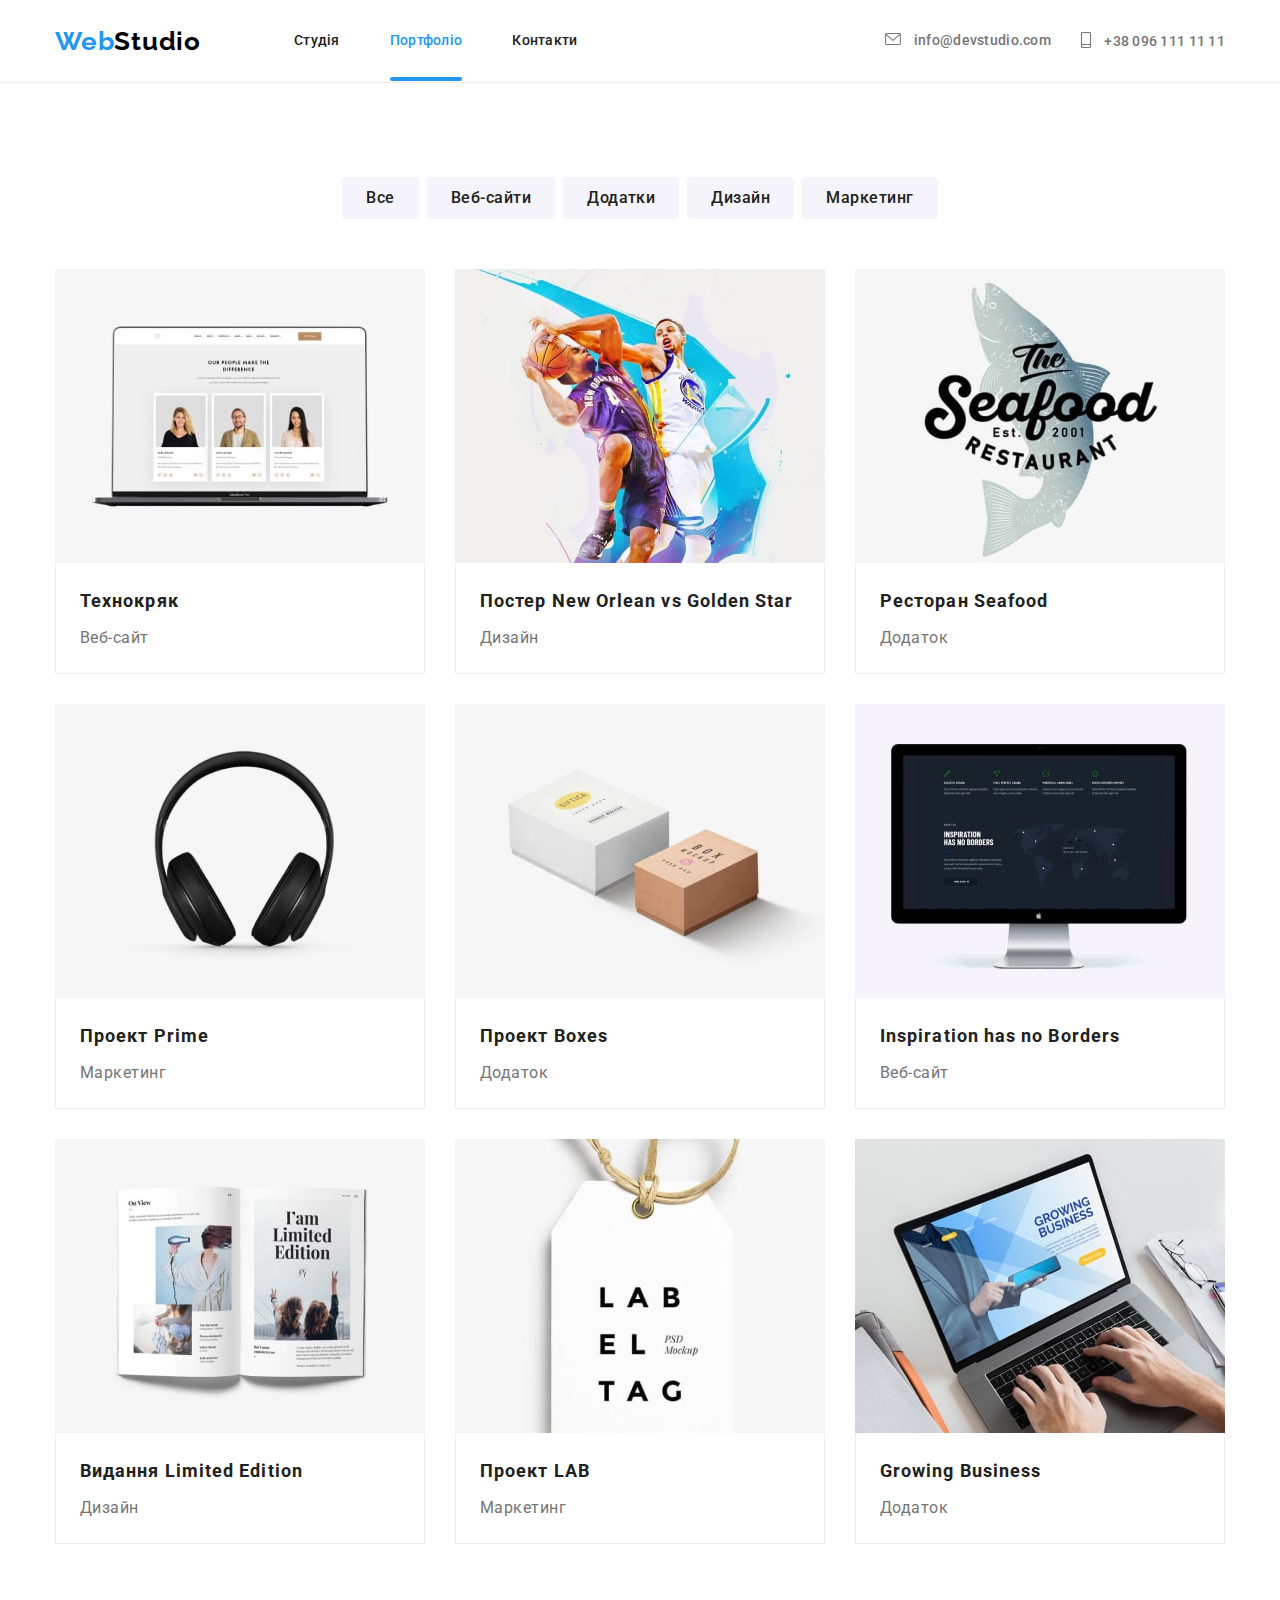
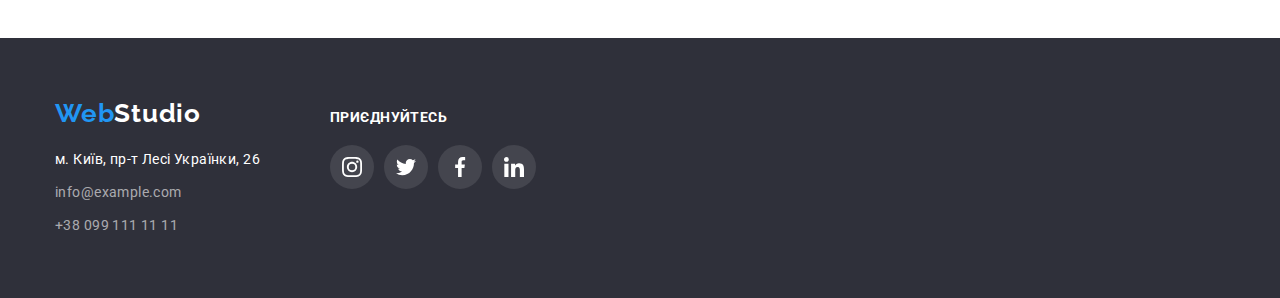
==== portfolio.html @ eb7eb335 "перенесла 5 дз" ====
<!DOCTYPE html>
<html lang="uk">
	<head>
		<meta charset="UTF-8" />
		<meta http-equiv="X-UA-Compatible" content="IE=edge" />
		<meta name="viewport" content="width=device-width, initial-scale=1.0" />
		<title>Портфоліо</title>
		<link rel="preconnect" href="https://fonts.googleapis.com" />
		<link rel="preconnect" href="https://fonts.gstatic.com" crossorigin />
		<link
			href="https://fonts.googleapis.com/css2?family=Raleway:wght@700&family=Roboto:wght@400;500;700;900&display=swap"
			rel="stylesheet"
		/>
		<link
			rel="stylesheet"
			href="https://cdnjs.cloudflare.com/ajax/libs/modern-normalize/1.1.0/modern-normalize.min.css"
		/>
		<link rel="stylesheet" href="./css/style.css" />
	</head>

	<body>
		<header class="header">
			<div class="container">
				<nav class="header-nav">
					<a href="./index.html" class="logo"
						><span class="logo-prefix">Web</span><span class="logo-suffix-header">Studio</span></a
					>

					<ul class="header-list">
						<li class="header-item">
							<a href="./index.html" class="header-link">Студія</a>
						</li>
						<li class="header-item">
							<a href="./portfolio.html" class="header-link active">Портфоліо</a>
						</li>
						<li class="header-item">
							<a href="" class="header-link">Контакти</a>
						</li>
					</ul>
				</nav>

				<ul class="header-list-contacts">
					<li class="header-item-contacts">
						<a href="mailto:info@devstudio.com" class="header-mail">
							<svg class="header-icon" width="16" height="12">
								<use href="./images/icons.svg#icon-envelope"></use>
							</svg>
							info@devstudio.com
						</a>
					</li>
					<li class="header-item-contacts">
						<a href="tel:+380961111111" class="header-tel">
							<svg class="header-icon icon-tel" width="10" height="16">
								<use href="./images/icons.svg#icon-smartphone"></use>
							</svg>
							+38 096 111 11 11</a
						>
					</li>
				</ul>
			</div>
		</header>

		<main>
			<section class="portfolio section">
				<div class="container">
					<h1 class="visually-hidden">Зразки проектів</h1>
					<ul class="portfolio-list-button">
						<li><button type="button" class="portfolio-btn">Все</button></li>
						<li><button type="button" class="portfolio-btn">Веб-сайти</button></li>
						<li><button type="button" class="portfolio-btn">Додатки</button></li>
						<li><button type="button" class="portfolio-btn">Дизайн</button></li>
						<li><button type="button" class="portfolio-btn">Маркетинг</button></li>
					</ul>
					<ul class="portfolio-list-img">
						<li class="portfolio-item">
							<a href="./portfolio.html" class="portfolio-link">
								<div class="portfolio-top-wrap">
									<img src="./images/port1.jpg" alt="" width="370" height="294" />
									<p class="portfolio-top-text"
										>Ресурс пропонує комплексні пропозиції з різним рівнем функціоналу та сервісів. Все це дозволить
										відвідувачу отримати вичерпні відомості про компанію чи приватну особу.</p
									>
								</div>
								<div class="portfolio-title-info">
									<h2 class="portfolio-title">Технокряк</h2>
									<p class="portfolio-info">Веб-сайт</p>
								</div>
							</a>
						</li>
						<li class="portfolio-item">
							<a href="./portfolio.html" class="portfolio-link">
								<div class="portfolio-top-wrap">
									<img src="./images/port2.jpg" alt="" width="370" height="294" />
									<p class="portfolio-top-text"
										>Ресурс пропонує комплексні пропозиції з різним рівнем функціоналу та сервісів. Все це дозволить
										відвідувачу отримати вичерпні відомості про компанію чи приватну особу.</p
									>
								</div>
								<div class="portfolio-title-info">
									<h2 class="portfolio-title">Постер New Orlean vs Golden Star</h2>
									<p class="portfolio-info">Дизайн</p>
								</div>
							</a>
						</li>
						<li class="portfolio-item">
							<a href="./portfolio.html" class="portfolio-link">
								<div class="portfolio-top-wrap">
									<img src="./images/port3.jpg" alt="" width="370" height="294" />
									<p class="portfolio-top-text"
										>Ресурс пропонує комплексні пропозиції з різним рівнем функціоналу та сервісів. Все це дозволить
										відвідувачу отримати вичерпні відомості про компанію чи приватну особу.</p
									>
								</div>
								<div class="portfolio-title-info">
									<h2 class="portfolio-title">Ресторан Seafood</h2>
									<p class="portfolio-info">Додаток</p>
								</div>
							</a>
						</li>
						<li class="portfolio-item">
							<a href="./portfolio.html" class="portfolio-link">
								<div class="portfolio-top-wrap">
									<img src="./images/port4.jpg" alt="" width="370" height="294" />
									<p class="portfolio-top-text"
										>Ресурс пропонує комплексні пропозиції з різним рівнем функціоналу та сервісів. Все це дозволить
										відвідувачу отримати вичерпні відомості про компанію чи приватну особу.</p
									>
								</div>
								<div class="portfolio-title-info">
									<h2 class="portfolio-title">Проект Prime</h2>
									<p class="portfolio-info">Маркетинг</p>
								</div>
							</a>
						</li>
						<li class="portfolio-item">
							<a href="./portfolio.html" class="portfolio-link">
								<div class="portfolio-top-wrap">
									<img src="./images/port5.jpg" alt="" width="370" height="294" />
									<p class="portfolio-top-text"
										>Ресурс пропонує комплексні пропозиції з різним рівнем функціоналу та сервісів. Все це дозволить
										відвідувачу отримати вичерпні відомості про компанію чи приватну особу.</p
									>
								</div>
								<div class="portfolio-title-info">
									<h2 class="portfolio-title">Проект Boxes</h2>
									<p class="portfolio-info">Додаток</p>
								</div>
							</a>
						</li>
						<li class="portfolio-item">
							<a href="./portfolio.html" class="portfolio-link">
								<div class="portfolio-top-wrap">
									<img src="./images/port6.jpg" alt="" width="370" height="294" />
									<p class="portfolio-top-text"
										>Ресурс пропонує комплексні пропозиції з різним рівнем функціоналу та сервісів. Все це дозволить
										відвідувачу отримати вичерпні відомості про компанію чи приватну особу.</p
									>
								</div>
								<div class="portfolio-title-info">
									<h2 class="portfolio-title">Inspiration has no Borders</h2>
									<p class="portfolio-info">Веб-сайт</p>
								</div>
							</a>
						</li>
						<li class="portfolio-item">
							<a href="./portfolio.html" class="portfolio-link">
								<div class="portfolio-top-wrap">
									<img src="./images/port7.jpg" alt="" width="370" height="294" />
									<p class="portfolio-top-text"
										>Ресурс пропонує комплексні пропозиції з різним рівнем функціоналу та сервісів. Все це дозволить
										відвідувачу отримати вичерпні відомості про компанію чи приватну особу.</p
									>
								</div>
								<div class="portfolio-title-info">
									<h2 class="portfolio-title">Видання Limited Edition</h2>
									<p class="portfolio-info">Дизайн</p>
								</div>
							</a>
						</li>
						<li class="portfolio-item">
							<a href="./portfolio.html" class="portfolio-link">
								<div class="portfolio-top-wrap">
									<img src="./images/port8.jpg" alt="" width="370" height="294" />
									<p class="portfolio-top-text"
										>Ресурс пропонує комплексні пропозиції з різним рівнем функціоналу та сервісів. Все це дозволить
										відвідувачу отримати вичерпні відомості про компанію чи приватну особу.</p
									>
								</div>
								<div class="portfolio-title-info">
									<h2 class="portfolio-title">Проект LAB</h2>
									<p class="portfolio-info">Маркетинг</p>
								</div>
							</a>
						</li>
						<li class="portfolio-item">
							<a href="./portfolio.html" class="portfolio-link">
								<div class="portfolio-top-wrap">
									<img src="./images/port9.jpg" alt="" width="370" height="294" />
									<p class="portfolio-top-text"
										>Ресурс пропонує комплексні пропозиції з різним рівнем функціоналу та сервісів. Все це дозволить
										відвідувачу отримати вичерпні відомості про компанію чи приватну особу.</p
									>
								</div>
								<div class="portfolio-title-info">
									<h2 class="portfolio-title">Growing Business</h2>
									<p class="portfolio-info">Додаток</p>
								</div>
							</a>
						</li>
					</ul>
				</div>
			</section>
		</main>

		<footer class="footer">
			<div class="container footer-info">
				<div>
					<a href="./index.html" class="logo"
						><span class="logo-prefix">Web</span><span class="logo-suffix-footer">Studio</span></a
					>
					<address class="footer-address">
						<ul>
							<li class="footer-address-item"><p class="footer-item">м. Київ, пр-т Лесі Українки, 26</p></li>
							<li class="footer-address-item"
								><a href="mailto:info@example.com" class="footer-mail">info@example.com</a></li
							>
							<li class="footer-address-item"><a href="tel:+380991111111" class="footer-tel">+38 099 111 11 11</a></li>
						</ul>
					</address>
				</div>
				<div class="social">
					<p class="footer-social-text">приєднуйтесь</p>
					<ul class="footer-social-list">
						<li>
							<a href="" class="footer-social-link">
								<svg class="" width="20" heigth="20">
									<use href="./images/icons.svg#icon-instagramf"></use>
								</svg>
							</a>
						</li>
						<li>
							<a href="" class="footer-social-link">
								<svg class="" width="20" heigth="20">
									<use href="./images/icons.svg#icon-twitterf"></use>
								</svg>
							</a>
						</li>
						<li>
							<a href="" class="footer-social-link">
								<svg class="" width="20" heigth="20">
									<use href="./images/icons.svg#icon-facebookf"></use>
								</svg>
							</a>
						</li>
						<li>
							<a href="" class="footer-social-link">
								<svg class="" width="20" heigth="20">
									<use href="./images/icons.svg#icon-linkedinf"></use>
								</svg>
							</a>
						</li>
					</ul>
				</div>
			</div>
		</footer>
	</body>
</html>
---- css/style.css ----
:root {
	--primary-text-color: #757575;
	--title-text-color: #212121;
	--accent-color: #2196f3;
	--primary-white-color: #ffffff;
	--logo-black-color: #000000;
	--second-btn-color: #188ce8;
	--first-bgcolor: #ffffff;
	--second-bgcolor: #2f303a;
	--fourth-bgcolor: #f5f4fa;
	--footer-mail-tel-color: rgba(255, 255, 255, 0.6);

	--transition-function: 250ms cubic-bezier(0.4, 0, 0.2, 1);
}

body {
	font-family: "Roboto", sans-serif;
	font-style: normal;
	color: var(--primary-text-color);
}

h2,
h3 {
	color: var(--title-text-color);
}

h1,
h2,
h3,
p {
	margin: 0;
}

ul {
	list-style: none;
	margin: 0;
	padding-left: 0;
}

a {
	text-decoration: none;
}

img {
	display: block;
	max-width: 100%;
	height: auto;
}

.container {
	width: 100%;
	max-width: 1200px;
	padding-left: 15px;
	padding-right: 15px;
	margin: 0 auto;
	/* outline: 2px solid tomato; */
}

.visually-hidden {
	position: absolute;
	white-space: nowrap;
	width: 1px;
	height: 1px;
	overflow: hidden;
	border: 0;
	padding: 0;
	clip: rect(0 0 0 0);
	clip-path: inset(50%);
	margin: -1px;
}

/* Logo header and footer */

.logo {
	font-family: "Raleway";
	font-weight: 700;
	font-size: 26px;
	line-height: 1.19;
	letter-spacing: 0.03em;
}

.logo-prefix {
	color: var(--accent-color);
}

.logo-suffix-header {
	color: var(--logo-black-color);
}

.logo-suffix-footer {
	color: var(--primary-white-color);
}

/* Header */

.header {
	background-color: var(--first-bgcolor);
	border-bottom: 1px solid #ececec;
}

.header > .container {
	display: flex;
	align-items: center;
}

.header-nav {
	display: flex;
	align-items: center;
}

.header-list {
	display: flex;
	margin-left: 93px;
}

.header-link {
	font-weight: 500;
	font-size: 14px;
	line-height: 1.14;
	letter-spacing: 0.02em;

	color: var(--title-text-color);

	display: inline-block;
	padding-top: 32px;
	padding-bottom: 32px;

	transition: color var(--transition-function);
}

.header-link.active {
	color: var(--accent-color);
}

.header-link:hover,
.header-link:focus {
	color: var(--accent-color);
}

.header-item:not(:last-child) {
	margin-right: 50px;
}
.active {
	position: relative;
}

.active::after {
	position: absolute;
	left: 0;
	bottom: 0;
	content: "";
	width: 100%;
	height: 4px;
	border-radius: 2px;
	background-color: var(--accent-color);
}

.header-list-contacts {
	display: flex;
	margin-left: auto;
	gap: 30px;
	align-items: center;
}

.header-mail,
.header-tel {
	font-family: "Roboto";
	font-style: normal;
	font-weight: 500;
	font-size: 14px;
	line-height: 1.14;
	letter-spacing: 0.02em;

	color: var(--primary-text-color);

	display: inline-block;
	padding-top: 32px;
	padding-bottom: 32px;

	transition: color var(--transition-function);
}

.header-icon {
	margin-right: 10px;
	fill: currentColor;
}

.icon-tel {
	vertical-align: -2px;
}

.header-mail:hover,
.header-mail:focus,
.header-tel:hover,
.header-tel:focus {
	color: var(--accent-color);
}

/* Footer */

.footer {
	background-color: var(--second-bgcolor);
	padding-top: 60px;
	padding-bottom: 60px;
}

.footer-address {
	font-style: normal;
	margin-top: 20px;
}

.footer-address-item:not(:last-child) {
	margin-bottom: 9px;
}

.footer-item {
	font-size: 14px;
	line-height: 1.71;
	letter-spacing: 0.03em;

	color: var(--primary-white-color);
}

.footer-mail,
.footer-tel {
	font-size: 14px;
	line-height: 1.71;
	letter-spacing: 0.03em;

	color: var(--footer-mail-tel-color);
	/* color: rgba(255, 255, 255, 0.6); */
}

.footer-mail:hover,
.footer-mail:focus,
.footer-tel:hover,
.footer-tel:focus {
	color: var(--accent-color);
}

.footer-info {
	display: flex;
	align-items: baseline;
}

.social {
	margin-left: 70px;
}

.footer-social-text {
	font-weight: 700;
	font-size: 14px;
	line-height: 1.14;
	letter-spacing: 0.03em;
	text-transform: uppercase;

	color: #ffffff;

	display: flex;
	margin-bottom: 20px;
}

.footer-social-list {
	display: flex;
	gap: 10px;
}

.footer-social-link {
	width: 44px;
	height: 44px;
	border-radius: 50%;
	background-color: #44454e;

	display: flex;
	align-items: center;
	justify-content: center;

	fill: #ffffff;

	transition: background-color var(--transition-function);
}

.footer-social-link:hover,
.footer-social-link:focus {
	background-color: var(--accent-color);
}

/* Main page Studio */
/* Section Hero */

.hero {
	background-color: var(--second-bgcolor);
	text-align: center;
	padding-top: 200px;
	padding-bottom: 200px;

	max-width: 1600px;
	margin: 0 auto;

	background-image: linear-gradient(rgba(47, 48, 58, 0.4), rgba(47, 48, 58, 0.4)), url(../images/herofon.jpg);
	background-repeat: no-repeat;
	background-position: center;
	background-size: cover;
}

.hero-title {
	font-weight: 900;
	font-size: 44px;
	line-height: 1.36;

	letter-spacing: 0.06em;
	text-transform: uppercase;

	color: var(--primary-white-color);

	max-width: 696px;
	margin-bottom: 30px;
	margin-left: auto;
	margin-right: auto;
}

.hero-btn {
	background: var(--accent-color);
	font-family: inherit;
	font-weight: 700;
	font-size: 16px;
	line-height: 1.88;

	letter-spacing: 0.06em;

	color: var(--primary-white-color);
	box-shadow: 0px 4px 4px rgba(0, 0, 0, 0.15);
	border-radius: 4px;
	border: none;

	cursor: pointer;

	display: block;
	margin: 0 auto;

	min-width: 200px;
	height: 50px;

	transition: background var(--transition-function);
}

.hero-btn:hover,
.hero-btn:focus {
	background: var(--second-btn-color);
}

/* Section Features */

.section {
	padding-top: 94px;
	padding-bottom: 94px;
}

.features {
	background-color: var(--first-bgcolor);
}

.features-list {
	display: flex;
	column-gap: 30px;
}

.features-item {
	font-size: 14px;
	line-height: 1.71;
	letter-spacing: 0.03em;

	max-width: 270px;
}

.features-icon {
	width: 270px;
	height: 120px;
	background-color: var(--fourth-bgcolor);

	margin-bottom: 30px;

	display: flex;
	align-items: center;
	justify-content: center;

	border-radius: 4px;
}

.features-title {
	font-weight: 700;
	font-size: 14px;
	line-height: 1.14;

	letter-spacing: 0.03em;
	text-transform: uppercase;

	margin-bottom: 10px;

	/* color: #212121; */
}

/* Section About */

.about {
	background-color: var(--first-bgcolor);
	padding-top: 0;
}

.about-title {
	font-weight: 700;
	font-size: 36px;
	line-height: 1.17;
	text-align: center;
	letter-spacing: 0.03em;

	margin-bottom: 50px;
}

.about-list {
	display: flex;
	gap: 30px;
}

.about-item {
	position: relative;
}

.about-top-text {
	font-weight: 700;
	font-size: 14px;
	line-height: 1.14;
	text-align: center;
	letter-spacing: 0.03em;
	text-transform: uppercase;

	color: var(--primary-white-color);
	background-color: rgba(47, 48, 58, 0.8);

	position: absolute;
	bottom: 0;
	left: 0;
	width: 100%;
	min-height: 70px;
	display: flex;
	align-items: center;
	justify-content: center;
}
/* Section Team */

.team {
	background-color: var(--fourth-bgcolor);
}

.team-list {
	display: flex;
	gap: 30px;
}

.team-item {
	background-color: var(--primary-white-color);
	width: calc((100%-90px) / 4);
	box-shadow: 0px 1px 3px rgba(0, 0, 0, 0.12), 0px 1px 1px rgba(0, 0, 0, 0.14), 0px 2px 1px rgba(0, 0, 0, 0.2);
	border-radius: 0px 0px 4px 4px;
}

.team-main-title {
	font-weight: 700;
	font-size: 36px;
	line-height: 1.17;
	text-align: center;
	letter-spacing: 0.03em;

	margin-bottom: 50px;
}

.team-title {
	font-weight: 500;
	font-size: 16px;
	line-height: 1.19;

	text-align: center;
	letter-spacing: 0.03em;

	margin-top: 30px;
	margin-bottom: 10px;
}

.team-info {
	font-size: 16px;
	line-height: 1.19;

	text-align: center;
	letter-spacing: 0.03em;
}
.team-list-icon {
	display: flex;
	justify-content: center;
	gap: 10px;
	margin: 16px 32px 30px 32px;
}
.team-link-icon {
	width: 44px;
	height: 44px;
	border-radius: 50%;

	display: flex;
	align-items: center;
	justify-content: center;

	fill: #afb1b8;

	transition: fill var(--transition-function), background-color var(--transition-function);
}

.team-link-icon:hover,
.team-link-icon:focus {
	fill: var(--primary-white-color);
	background-color: var(--accent-color);
}

/* Section Clients */
.clients {
	background-color: var(--first-bgcolor);
}

.clients-title {
	font-weight: 700;
	font-size: 36px;
	line-height: 1.17;
	text-align: center;
	letter-spacing: 0.03em;

	margin-bottom: 50px;
}
.clients-list {
	display: flex;
	justify-content: center;
	gap: 30px;
}

.clients-link {
	width: 170px;
	height: 92px;

	display: flex;
	align-items: center;
	justify-content: center;
	/* padding: 16px 32px; */

	border: 1px solid #afb1b8;
	border-radius: 4px;

	fill: #afb1b8;
	transition: fill var(--transition-function);
}

.clients-link:hover,
.clients-link:focus {
	fill: var(--accent-color);
	border: 1px solid var(--accent-color);
}
/* Backdrop */

.backdrop {
	position: fixed;
	top: 0;
	width: 100%;
	height: 100%;
	background-color: rgba(0, 0, 0, 0.2);

	transition: opacity var(--transition-function), visibility var(--transition-function);
}

.backdrop.is-hidden .modal {
	transform: translate(-50%, -50%) scale(0);
}

.modal {
	width: 528px;
	min-height: 581px;

	background-color: var(--first-bgcolor);
	box-shadow: 0px 1px 3px rgba(0, 0, 0, 0.12), 0px 1px 1px rgba(0, 0, 0, 0.14), 0px 2px 1px rgba(0, 0, 0, 0.2);
	border-radius: 4px;

	position: absolute;
	top: 50%;
	left: 50%;
	transform: translate(-50%, -50%) scale(1);
	transition: transform var(--transition-function);
}

.modal-btn {
	position: absolute;
	top: 8px;
	right: 8px;

	width: 30px;
	height: 30px;
	background-color: var(--first-bgcolor);
	border: 1px solid rgba(0, 0, 0, 0.1);
	border-radius: 50%;

	background-image: url(../images/close.svg);
	background-repeat: no-repeat;
	background-position: center;
}

.is-hidden {
	opacity: 0;
	visibility: hidden;
	pointer-events: none;
}
/* Main page Portfolio */

.portfolio {
	background-color: var(--first-bgcolor);
}

.portfolio-list-button {
	margin-bottom: 50px;

	display: flex;
	justify-content: center;

	gap: 8px;
}
.portfolio-btn {
	background: var(--fourth-bgcolor);

	font-family: "Roboto";
	font-style: inherit;
	font-weight: 500;
	font-size: 16px;
	line-height: 1.62;

	text-align: center;
	letter-spacing: 0.03em;

	color: var(--title-text-color);

	cursor: pointer;
	border-radius: 4px;

	padding: 6px 22px;
	border-color: transparent;

	transition: color var(--transition-function), background-color var(--transition-function),
		box-shadow var(--transition-function);
}

.portfolio-btn:hover,
.portfolio-btn:focus {
	color: var(--primary-white-color);
	background-color: var(--accent-color);
	box-shadow: 0px 3px 1px rgba(0, 0, 0, 0.1), 0px 1px 2px rgba(0, 0, 0, 0.08), 0px 2px 2px rgba(0, 0, 0, 0.12);
}

.portfolio-list-img {
	display: flex;
	flex-wrap: wrap;
	gap: 30px;
}

.portfolio-item {
	background-color: var(--primary-white-color);
	width: calc((100% - 60px) / 3);
	text-align: left;
}

.portfolio-link {
	display: block;
	transition: box-shadow var(--transition-function);
}

.portfolio-link:hover,
.portfolio-link:focus {
	box-shadow: 0px 1px 1px rgba(0, 0, 0, 0.12), 0px 4px 4px rgba(0, 0, 0, 0.06), 1px 4px 6px rgba(0, 0, 0, 0.16);
}

.portfolio-link:hover .portfolio-top-text {
	transform: translateY(0%);
}

.portfolio-top-wrap {
	position: relative;
	overflow: hidden;
}
.portfolio-top-text {
	font-size: 18px;
	line-height: 1.5;
	letter-spacing: 0.03em;

	position: absolute;
	top: 0;
	left: 0;
	right: 0;
	height: 100%;

	color: var(--primary-white-color);
	background-color: rgba(33, 150, 243, 0.9);

	padding: 63px 24px;

	transform: translateY(100%);
	transition: transform var(--transition-function);
	overflow: auto;
}

.portfolio-title {
	font-weight: 700;
	font-size: 18px;
	line-height: 2;

	letter-spacing: 0.06em;

	margin-bottom: 4px;
}
.portfolio-info {
	font-size: 16px;
	line-height: 1.87;

	letter-spacing: 0.03em;

	color: var(--primary-text-color);
}

.portfolio-title-info {
	padding: 20px 24px;
	border: 1px solid #eee;
	border-top: 0;
}
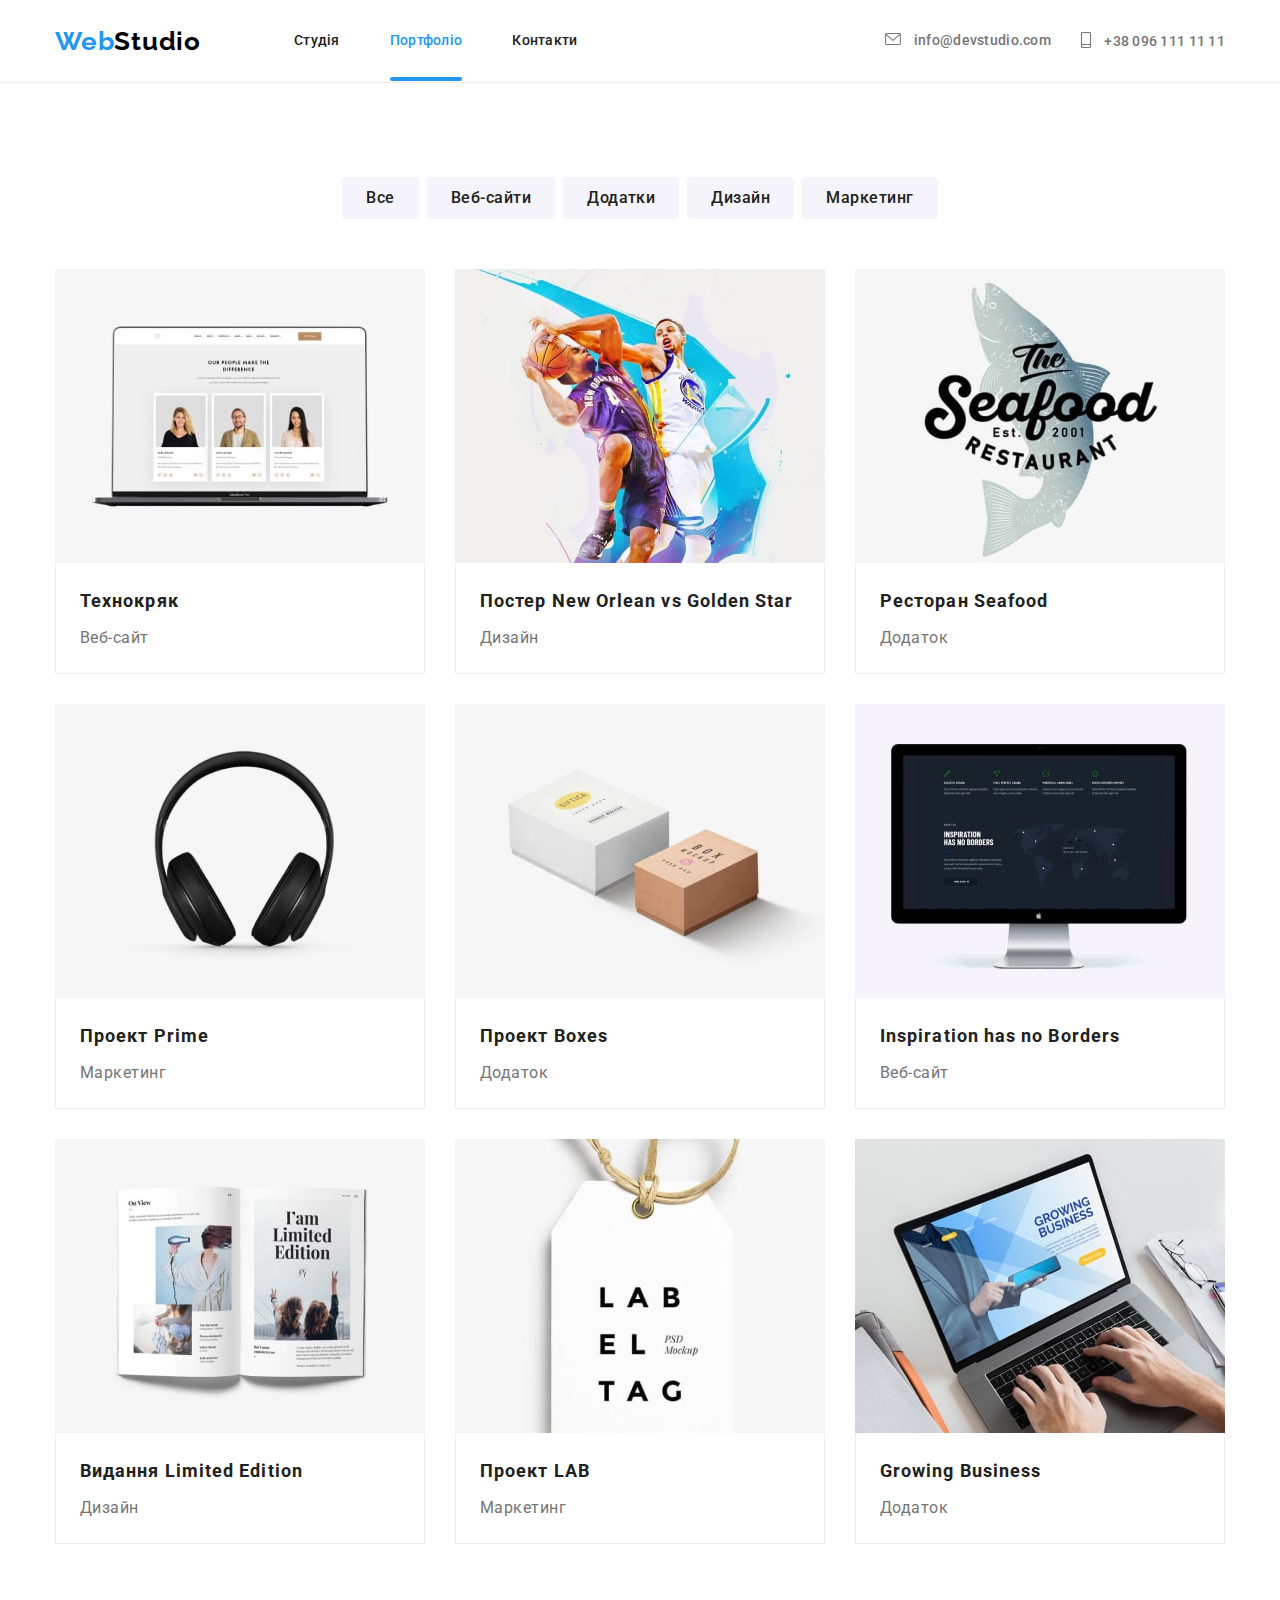
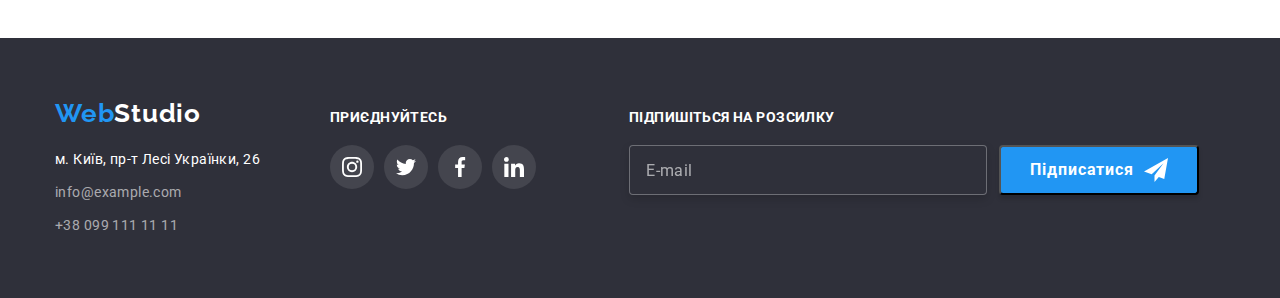
==== commit 7ec6d3c0: "footer portfolio" ====
--- a/portfolio.html
+++ b/portfolio.html
@@ -261,6 +261,18 @@
 						</li>
 					</ul>
 				</div>
+				<div class="mailing">
+					<p class="footer-mailing-text">Підпишіться на розсилку</p>
+					<div class="footer-mailing">
+						<input class="footer-mailing-input" type="text" placeholder="E-mail" />
+						<button type="button" class="footer-mailing-btn"
+							>Підписатися
+							<svg class="footer-btn-icon" width="24" height="24">
+								<use href="./images/icons.svg#icon-icon-send"></use>
+							</svg>
+						</button>
+					</div>
+				</div>
 			</div>
 		</footer>
 	</body>
--- a/css/style.css
+++ b/css/style.css
@@ -285,6 +285,79 @@
 	background-color: var(--accent-color);
 }
 
+.mailing {
+	margin-left: 93px;
+}
+
+.footer-mailing-text {
+	font-weight: 700;
+	font-size: 14px;
+	line-height: 1.14;
+	letter-spacing: 0.03em;
+	text-transform: uppercase;
+
+	color: #ffffff;
+
+	display: flex;
+	margin-bottom: 20px;
+}
+
+.footer-mailing-input {
+	width: 358px;
+	height: 50px;
+	border: 1px solid rgba(255, 255, 255, 0.3);
+	filter: drop-shadow(0px 4px 4px rgba(0, 0, 0, 0.15));
+	border-radius: 4px;
+	background: var(--second-bgcolor);
+	padding-left: 16px;
+
+	color: var(--primary-white-color);
+}
+
+.footer-mailing-input::placeholder {
+	font-size: 16px;
+	line-height: 1.25;
+
+	display: flex;
+	align-items: center;
+	letter-spacing: 0.03em;
+
+	color: rgba(255, 255, 255, 0.6);
+}
+
+.footer-mailing {
+	display: flex;
+	gap: 12px;
+}
+
+.footer-mailing-btn {
+	width: 200px;
+	height: 50px;
+
+	font-family: "Roboto";
+	font-weight: 700;
+	font-size: 16px;
+	line-height: 1.88;
+
+	display: flex;
+	align-items: center;
+	justify-content: center;
+	text-align: center;
+	letter-spacing: 0.06em;
+	gap: 10px;
+
+	color: var(--primary-white-color);
+	background: #2196f3;
+	box-shadow: 0px 4px 4px rgba(0, 0, 0, 0.15);
+	border-radius: 4px;
+	cursor: pointer;
+}
+
+.footer-btn-icon {
+	display: flex;
+	align-items: center;
+	justify-content: center;
+}
 /* Main page Studio */
 /* Section Hero */
 
@@ -589,6 +662,8 @@
 	left: 50%;
 	transform: translate(-50%, -50%) scale(1);
 	transition: transform var(--transition-function);
+
+	padding: 40px;
 }
 
 .modal-btn {
@@ -602,9 +677,16 @@
 	border: 1px solid rgba(0, 0, 0, 0.1);
 	border-radius: 50%;
 
-	background-image: url(../images/close.svg);
+	background-image: url(../images/close-black.svg);
 	background-repeat: no-repeat;
 	background-position: center;
+
+	cursor: pointer;
+	transition: background-image var(--transition-function);
+}
+.modal-btn:hover,
+.modal-btn:focus {
+	background-image: url(../images/close-blue.svg);
 }
 
 .is-hidden {
@@ -612,6 +694,171 @@
 	visibility: hidden;
 	pointer-events: none;
 }
+
+.modal-title {
+	font-weight: 700;
+	font-size: 20px;
+	line-height: 1.15;
+	text-align: center;
+	letter-spacing: 0.03em;
+
+	color: var(--title-text-color);
+	margin-bottom: 12px;
+}
+
+.modal-field {
+	margin-bottom: 10px;
+}
+
+.modal-form {
+	/* font-weight: 400; */
+	font-size: 12px;
+	line-height: 1.16;
+	letter-spacing: 0.01em;
+	color: var(--primary-text-color);
+
+	display: block;
+	margin-bottom: 4px;
+}
+
+.input-wrap {
+	position: relative;
+}
+
+.modal-input {
+	width: 100%;
+	height: 40px;
+	border: 1px solid rgba(33, 33, 33, 0.2);
+	border-radius: 4px;
+	padding-left: 40px;
+
+	outline: transparent;
+	cursor: pointer;
+	transition: border var(--transition-function);
+}
+
+.modal-input:hover,
+.modal-input:focus,
+.user-text:hover,
+.user-text:focus {
+	border: 1px solid var(--accent-color);
+}
+
+.input-icon {
+	position: absolute;
+	left: 12px;
+	top: 50%;
+	transform: translateY(-50%);
+	transition: fill var(--transition-function);
+}
+
+.modal-input:focus + .input-icon {
+	fill: var(--accent-color);
+}
+
+.user-text {
+	width: 448px;
+	height: 120px;
+	border: 1px solid rgba(33, 33, 33, 0.2);
+	border-radius: 4px;
+	resize: none;
+	padding: 12px 16px;
+
+	outline: transparent;
+	cursor: pointer;
+	transition: border var(--transition-function);
+}
+
+.user-text::placeholder {
+	font-size: 12px;
+	line-height: 1.16;
+	letter-spacing: 0.01em;
+
+	color: rgba(117, 117, 117, 0.5);
+}
+
+.modal-form-check {
+	font-size: 14px;
+	line-height: 1.71;
+	letter-spacing: 0.03em;
+	color: var(--primary-text-color);
+	display: flex;
+	align-items: center;
+}
+
+.check {
+	width: 16px;
+	height: 15px;
+	border: 2px solid var(--title-text-color);
+	border-radius: 2px;
+	margin-right: 7px;
+	display: flex;
+	align-items: center;
+	justify-content: center;
+}
+.check-icon {
+	fill: transparent;
+}
+.modal-user-check:checked + .modal-form-check span {
+	border: none;
+	background-color: var(--accent-color);
+	transition: border-color var(--transition-function);
+}
+
+.modal-user-check:hover + .modal-form-check span,
+.modal-user-check:focus + .modal-form-check span {
+	border-color: var(--accent-color);
+}
+
+.modal-user-check:checked + .modal-form-check .check-icon {
+	fill: var(--primary-white-color);
+}
+
+.modal-check-link {
+	font-size: 14px;
+	line-height: 1.71;
+	letter-spacing: 0.03em;
+	text-decoration-line: underline;
+
+	color: var(--accent-color);
+}
+
+.submit-btn {
+	font-family: "Roboto";
+	font-style: normal;
+	font-weight: 700;
+	font-size: 16px;
+	line-height: 1.88;
+
+	display: flex;
+	align-items: center;
+	text-align: center;
+	letter-spacing: 0.06em;
+
+	color: var(--primary-white-color);
+
+	width: 200px;
+	height: 50px;
+	background-color: var(--accent-color);
+
+	box-shadow: 0px 4px 4px rgba(0, 0, 0, 0.15);
+	border-radius: 4px;
+	border: none;
+
+	cursor: pointer;
+
+	display: block;
+	margin: 0 auto;
+	margin-top: 30px;
+
+	transition: background var(--transition-function);
+}
+
+.submit-btn:hover,
+.submit-btn:focus {
+	background: var(--second-btn-color);
+}
+
 /* Main page Portfolio */
 
 .portfolio {
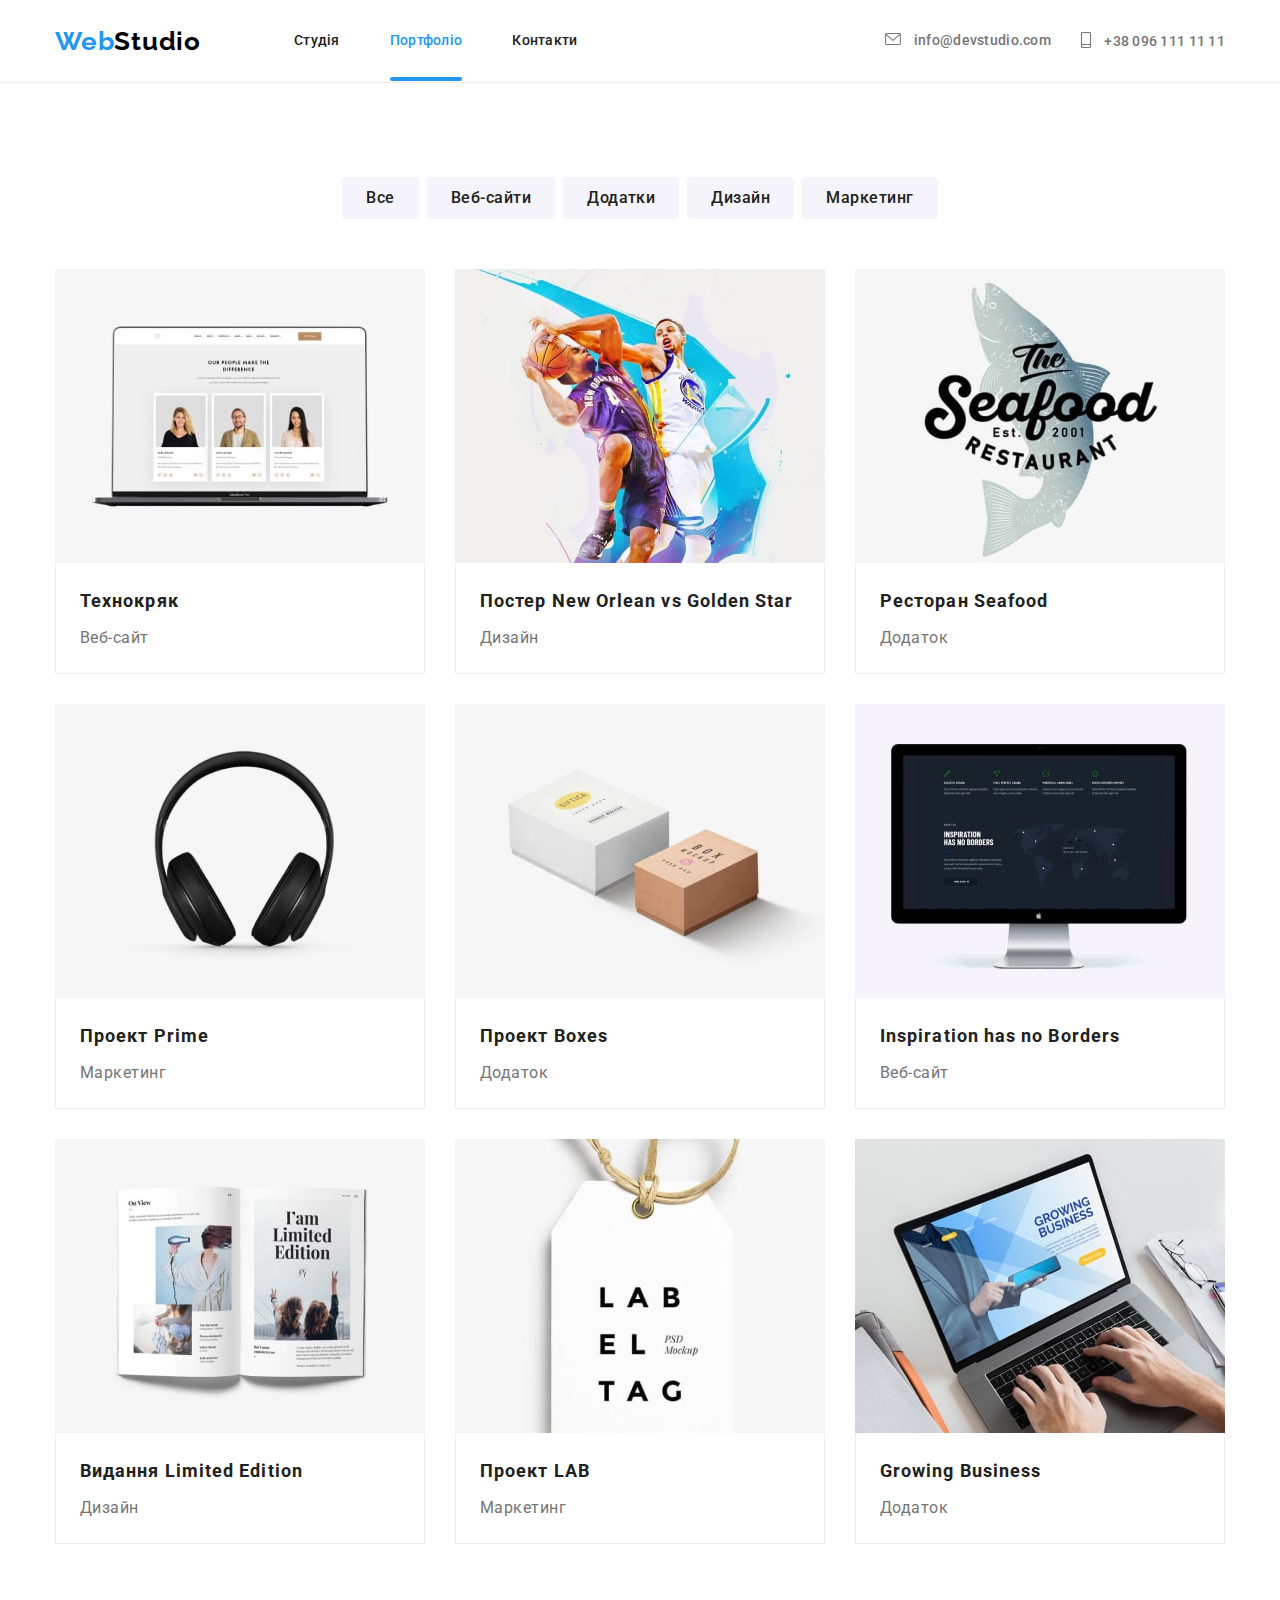
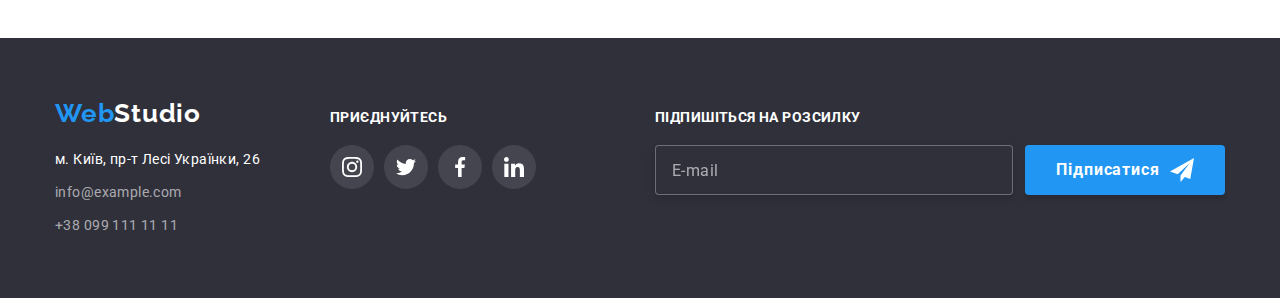
==== commit b6bc8b96: "правки від ментора" ====
--- a/portfolio.html
+++ b/portfolio.html
@@ -263,15 +263,15 @@
 				</div>
 				<div class="mailing">
 					<p class="footer-mailing-text">Підпишіться на розсилку</p>
-					<div class="footer-mailing">
-						<input class="footer-mailing-input" type="text" placeholder="E-mail" />
-						<button type="button" class="footer-mailing-btn"
+					<form class="footer-mailing">
+						<input class="footer-mailing-input" type="text" name="mailing" placeholder="E-mail" />
+						<button type="submit" class="footer-mailing-btn"
 							>Підписатися
 							<svg class="footer-btn-icon" width="24" height="24">
 								<use href="./images/icons.svg#icon-icon-send"></use>
 							</svg>
 						</button>
-					</div>
+					</form>
 				</div>
 			</div>
 		</footer>
--- a/css/style.css
+++ b/css/style.css
@@ -286,7 +286,7 @@
 }
 
 .mailing {
-	margin-left: 93px;
+	margin-left: auto;
 }
 
 .footer-mailing-text {
@@ -351,6 +351,7 @@
 	box-shadow: 0px 4px 4px rgba(0, 0, 0, 0.15);
 	border-radius: 4px;
 	cursor: pointer;
+	border: none;
 }
 
 .footer-btn-icon {
@@ -711,7 +712,6 @@
 }
 
 .modal-form {
-	/* font-weight: 400; */
 	font-size: 12px;
 	line-height: 1.16;
 	letter-spacing: 0.01em;
@@ -754,6 +754,10 @@
 
 .modal-input:focus + .input-icon {
 	fill: var(--accent-color);
+}
+
+.modal-field-text {
+	margin-bottom: 20px;
 }
 
 .user-text {
@@ -777,6 +781,11 @@
 	color: rgba(117, 117, 117, 0.5);
 }
 
+.checkbox {
+	display: flex;
+	justify-content: center;
+}
+
 .modal-form-check {
 	font-size: 14px;
 	line-height: 1.71;
